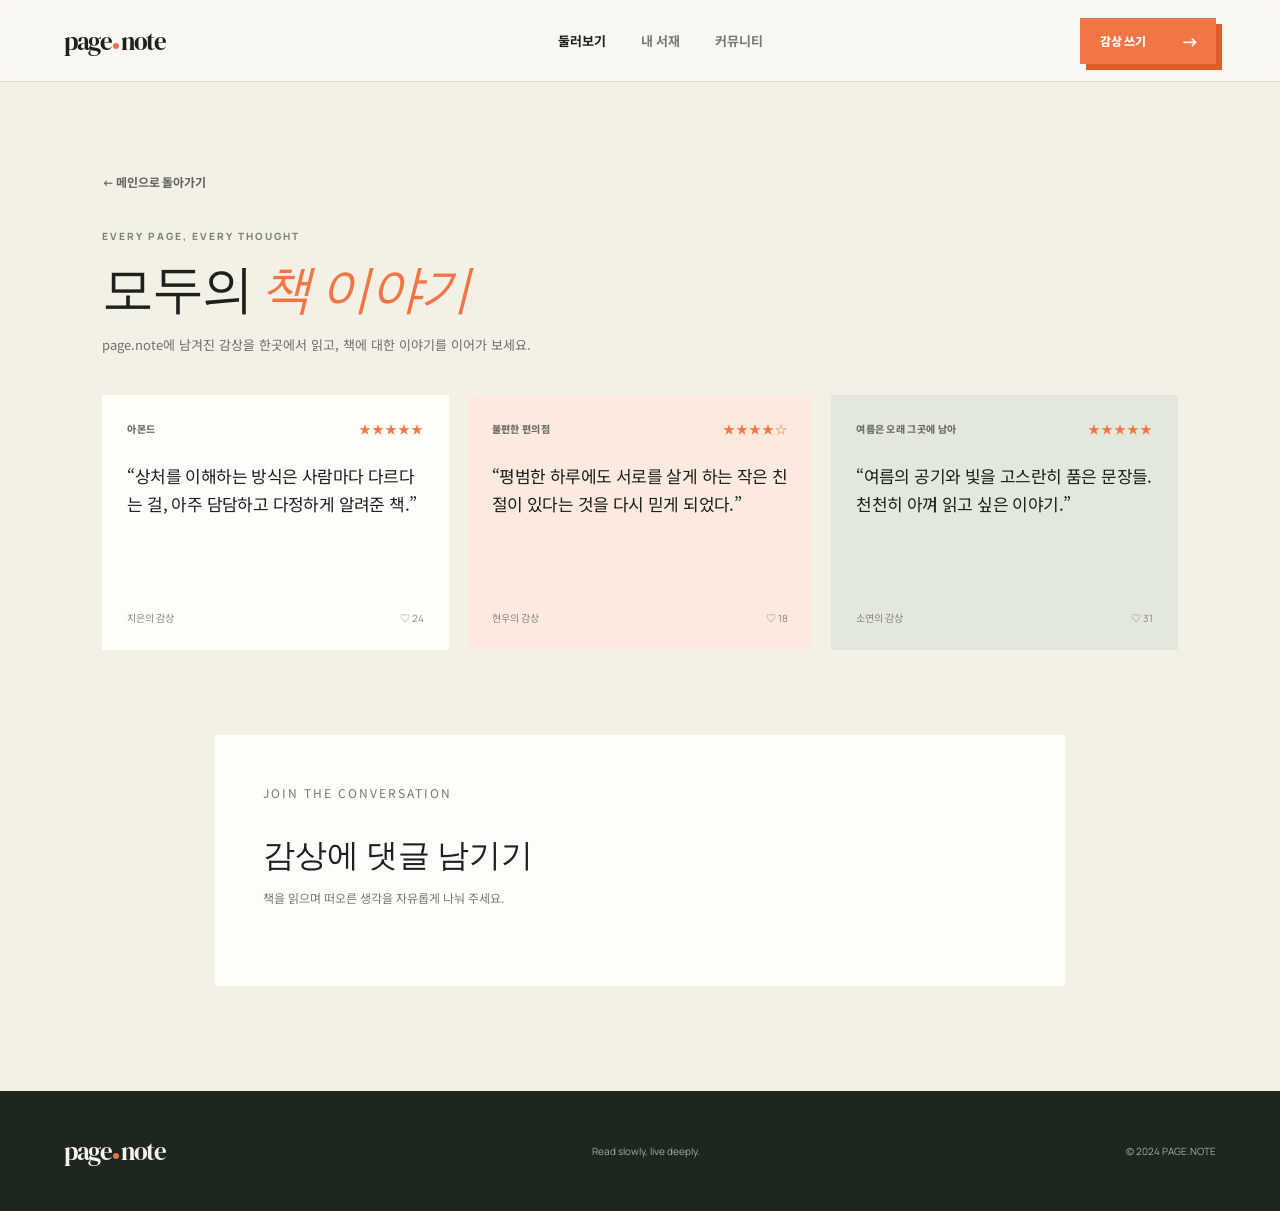
==== reviews.html @ 394a9f76 "Add reviews page with Disqus discussion" ====
<!DOCTYPE html>
<html lang="ko">
<head>
  <meta charset="UTF-8" />
  <meta name="viewport" content="width=device-width, initial-scale=1.0" />
  <title>모든 감상 — page.note</title>
  <link rel="preconnect" href="https://fonts.googleapis.com" />
  <link rel="preconnect" href="https://fonts.gstatic.com" crossorigin />
  <link href="https://fonts.googleapis.com/css2?family=DM+Serif+Display:ital@0;1&family=Manrope:wght@400;500;600;700;800&family=Noto+Sans+KR:wght@400;500;600;700&display=swap" rel="stylesheet" />
  <link rel="stylesheet" href="style.css" />
</head>
<body>
  <header class="site-header">
    <a class="logo" href="index.html" aria-label="page.note 홈"><span>page</span><i></i><span>note</span></a>
    <nav class="nav-links" aria-label="주 메뉴"><a class="active" href="reviews.html">둘러보기</a><a href="index.html#shelf">내 서재</a><a href="index.html#community">커뮤니티</a></nav>
    <div class="header-actions"><a class="button primary" href="index.html#write">감상 쓰기 <b>→</b></a></div>
  </header>
  <main class="all-reviews-page">
    <a class="back-link" href="index.html#reviews">← 메인으로 돌아가기</a>
    <section aria-labelledby="allReviewsTitle">
      <div class="reviews-page-heading"><p class="eyebrow">EVERY PAGE, EVERY THOUGHT</p><h1 id="allReviewsTitle">모두의 <em>책 이야기</em></h1><p>page.note에 남겨진 감상을 한곳에서 읽고, 책에 대한 이야기를 이어가 보세요.</p></div>
      <div class="review-grid all-reviews-grid" id="allReviewsGrid"></div>
    </section>
    <section class="comments-section" aria-labelledby="commentsTitle">
      <p class="eyebrow">JOIN THE CONVERSATION</p>
      <h2 id="commentsTitle">감상에 댓글 남기기</h2>
      <p>책을 읽으며 떠오른 생각을 자유롭게 나눠 주세요.</p>
      <div id="disqus_thread"></div>
      <noscript>Please enable JavaScript to view the <a href="https://disqus.com/?ref_noscript">comments powered by Disqus.</a></noscript>
    </section>
  </main>
  <footer><a class="logo" href="index.html"><span>page</span><i></i><span>note</span></a><p>Read slowly, live deeply.</p><p>© 2024 PAGE.NOTE</p></footer>
  <script src="reviews.js"></script>
  <script>
    var disqus_config = function () {
      this.page.url = window.location.href.split('#')[0];
      this.page.identifier = 'page-note-all-reviews';
    };
    (function() {
      var d = document, s = d.createElement('script');
      s.src = 'https://productbuilder-xcgzswnvsg.disqus.com/embed.js';
      s.setAttribute('data-timestamp', +new Date());
      (d.head || d.body).appendChild(s);
    })();
  </script>
</body>
</html>
---- style.css ----
:root {
  --ink: #1d211d;
  --paper: #f9f7f1;
  --cream: #f0ecdf;
  --orange: #f27645;
  --sage: #b6c3a3;
  --muted: #77766f;
}
* {
  box-sizing: border-box;
}
html {
  scroll-behavior: smooth;
}
body {
  margin: 0;
  background: var(--paper);
  color: var(--ink);
  font-family: Manrope, "Noto Sans KR", sans-serif;
}
.site-header {
  height: 82px;
  display: flex;
  align-items: center;
  justify-content: space-between;
  padding: 0 max(5vw, 42px);
  border-bottom: 1px solid #dedbd0;
  position: sticky;
  top: 0;
  background: #f9f7f1ef;
  backdrop-filter: blur(10px);
  z-index: 10;
}
.logo {
  color: var(--ink);
  font:
    25px "DM Serif Display",
    serif;
  letter-spacing: -1.5px;
  text-decoration: none;
  display: flex;
  align-items: center;
}
.logo i {
  width: 6px;
  height: 6px;
  border-radius: 50%;
  background: var(--orange);
  margin: 10px 2px 0;
}
.nav-links {
  display: flex;
  gap: 35px;
  margin-left: 75px;
}
.nav-links a {
  font-size: 13px;
  font-weight: 700;
  color: #797a72;
  text-decoration: none;
}
.nav-links .active,
.nav-links a:hover {
  color: var(--ink);
}
.header-actions {
  display: flex;
  align-items: center;
  gap: 20px;
}
.search-button {
  background: none;
  border: 0;
  padding: 5px;
  cursor: pointer;
}
.search-button svg {
  width: 20px;
  stroke: var(--ink);
  stroke-width: 1.8;
  fill: none;
}
.avatar {
  border: 0;
  background: #dbe3d0;
  color: #4c5b44;
  border-radius: 50%;
  width: 35px;
  height: 35px;
  font-weight: 800;
}
.hero {
  min-height: 570px;
  position: relative;
  overflow: hidden;
  display: flex;
  align-items: center;
  padding: 70px max(9vw, 70px);
  background: #eeece2;
}
.hero-copy {
  position: relative;
  z-index: 2;
}
.eyebrow {
  font-size: 10px;
  letter-spacing: 2px;
  font-weight: 800;
  color: #7e8672;
  margin: 0 0 18px;
}
.hero h1,
.section-heading h2,
.write-intro h2 {
  font:
    clamp(43px, 5vw, 70px)/1.04 "DM Serif Display",
    "Noto Serif KR",
    serif;
  letter-spacing: -3px;
  margin: 0;
}
.hero h1 em,
.write-intro em {
  font-style: italic;
  color: var(--orange);
}
.hero-description {
  font:
    14px/1.85 "Noto Sans KR",
    sans-serif;
  color: #6e7069;
  margin: 27px 0;
}
.button {
  display: inline-flex;
  align-items: center;
  gap: 35px;
  border: 0;
  text-decoration: none;
  padding: 14px 17px 14px 20px;
  font-size: 12px;
  font-weight: 800;
  cursor: pointer;
}
.button b,
.button span:last-child {
  font-size: 18px;
  line-height: 12px;
}
.primary {
  background: var(--orange);
  color: #fff;
  box-shadow: 6px 6px 0 #de5c2c;
}
.hero-art {
  width: 480px;
  height: 430px;
  position: absolute;
  right: 8%;
  bottom: 0;
}
.sun {
  width: 260px;
  height: 260px;
  border-radius: 50%;
  background: #d5c9a8;
  position: absolute;
  right: 40px;
  top: 50px;
}
.arch {
  position: absolute;
  border: 1px solid #938e7e;
  border-bottom: 0;
  border-radius: 180px 180px 0 0;
  width: 255px;
  height: 220px;
  right: 45px;
  bottom: 0;
}
.arch-two {
  width: 360px;
  height: 320px;
  right: -10px;
  border-color: #cac3ad;
}
.book {
  position: absolute;
  transform: rotate(-13deg);
  box-shadow: 7px 8px 11px #4742332e;
}
.book-back {
  width: 185px;
  height: 125px;
  background: #637c62;
  bottom: 72px;
  right: 145px;
}
.book-front {
  width: 175px;
  height: 126px;
  background: #e06838;
  bottom: 89px;
  right: 116px;
  padding: 23px 25px;
  color: #fbdec5;
  font:
    22px/1 "DM Serif Display",
    serif;
}
.flower {
  position: absolute;
  width: 70px;
  height: 70px;
}
.flower i {
  position: absolute;
  width: 28px;
  height: 35px;
  background: #f1c670;
  border-radius: 100% 0 100% 0;
  left: 21px;
  top: 0;
  transform-origin: 14px 35px;
}
.flower i:nth-child(2) {
  transform: rotate(90deg);
}
.flower i:nth-child(3) {
  transform: rotate(180deg);
}
.flower i:nth-child(4) {
  transform: rotate(270deg);
}
.flower b {
  position: absolute;
  width: 15px;
  height: 15px;
  border-radius: 50%;
  background: #e27536;
  left: 27px;
  top: 28px;
}
.flower-one {
  right: 110px;
  top: 21px;
  transform: scale(0.9);
}
.flower-two {
  right: 28px;
  top: 117px;
  transform: scale(0.6);
}
.stem {
  width: 2px;
  background: #668063;
  position: absolute;
  transform-origin: bottom;
}
.stem-one {
  height: 126px;
  right: 133px;
  top: 75px;
  transform: rotate(-18deg);
}
.stem-two {
  height: 120px;
  right: 60px;
  top: 148px;
  transform: rotate(34deg);
}
.scroll-hint {
  position: absolute;
  bottom: 25px;
  left: max(5vw, 42px);
  font-size: 9px;
  letter-spacing: 1.5px;
  font-weight: 800;
  color: #8a8a80;
}
.scroll-hint span {
  font-size: 15px;
  margin-left: 8px;
}
.featured,
.reviews-section {
  padding: 105px max(8vw, 55px);
}
.section-heading {
  display: flex;
  align-items: end;
  justify-content: space-between;
  margin-bottom: 38px;
}
.section-heading h2 {
  font-size: 40px;
}
.section-heading > a {
  font-size: 12px;
  text-decoration: none;
  color: #62655d;
  font-weight: 700;
}
.section-heading > a span {
  color: var(--orange);
  font-size: 18px;
  margin-left: 6px;
}
.featured-book {
  height: 330px;
  display: flex;
  position: relative;
  background: #dce3d5;
  overflow: hidden;
}
.featured-book > img {
  width: 40%;
  object-fit: cover;
  filter: saturate(0.7);
}
.featured-content {
  padding: 45px 50px;
  position: relative;
  z-index: 1;
}
.pill {
  background: #f8e9bd;
  padding: 6px 10px;
  font-size: 10px;
  font-weight: 800;
  color: #7e6840;
}
.author {
  font-size: 11px;
  color: #70776c;
  margin: 18px 0 4px;
}
.featured-content h3 {
  font:
    34px "DM Serif Display",
    "Noto Serif KR",
    serif;
  margin: 0;
}
.rating-line {
  display: flex;
  align-items: center;
  gap: 8px;
  margin: 12px 0;
}
.stars {
  letter-spacing: 2px;
  color: var(--orange);
  font-size: 14px;
}
.rating-line strong {
  font-size: 13px;
}
.rating-line span:last-child {
  font-size: 10px;
  color: #72776d;
}
.featured-content > p:not(.author) {
  font:
    12px/1.8 "Noto Sans KR",
    sans-serif;
  color: #555d53;
  margin: 14px 0;
}
.text-button {
  padding: 0;
  border: 0;
  background: none;
  color: #4d644c;
  font-size: 11px;
  font-weight: 800;
  cursor: pointer;
}
.text-button span {
  font-size: 16px;
  margin-left: 5px;
}
.quote-mark {
  position: absolute;
  right: 7%;
  top: 10px;
  font: 190px "DM Serif Display";
  color: #c0cdb7;
  line-height: 1;
}
.reviews-section {
  background: #f3f0e6;
}
.filter-buttons {
  display: flex;
  gap: 8px;
}
.reviews-actions {
  display: flex;
  align-items: center;
  gap: 22px;
}
.all-reviews-link {
  color: #62655d;
  font-size: 12px;
  font-weight: 700;
  text-decoration: none;
  white-space: nowrap;
}
.all-reviews-link span:last-child {
  margin-left: 6px;
  color: var(--orange);
  font-size: 18px;
}
.all-reviews-link:hover { color: var(--orange); }
.filter {
  background: transparent;
  border: 1px solid #d1cec2;
  padding: 8px 12px;
  border-radius: 20px;
  font: 600 10px Manrope;
  color: #777;
  cursor: pointer;
}
.filter.active {
  background: var(--ink);
  border-color: var(--ink);
  color: #fff;
}
.review-grid {
  display: grid;
  grid-template-columns: repeat(3, 1fr);
  gap: 18px;
}
.review-card {
  background: #fffdf9;
  padding: 25px;
  min-height: 255px;
  display: flex;
  flex-direction: column;
  animation: enter 0.4s ease;
}
.review-card:nth-child(2) {
  background: #fceade;
}
.review-card:nth-child(3) {
  background: #e2e9dc;
}
.card-top {
  display: flex;
  justify-content: space-between;
  align-items: center;
}
.book-tag {
  font-size: 10px;
  font-weight: 800;
  letter-spacing: 0.3px;
  color: #6c6d64;
}
.card-stars {
  color: var(--orange);
  font-size: 12px;
  letter-spacing: 1px;
}
.review-card blockquote {
  font:
    17px/1.65 "Noto Sans KR",
    sans-serif;
  letter-spacing: -0.6px;
  margin: 24px 0 auto;
}
.card-footer {
  display: flex;
  justify-content: space-between;
  color: #85857f;
  font-size: 10px;
  margin-top: 18px;
}
.like {
  border: 0;
  background: none;
  color: #85857f;
  cursor: pointer;
  font: 10px Manrope;
}
.like.liked {
  color: var(--orange);
}
.write-section {
  background: #28322b;
  display: grid;
  grid-template-columns: 1.05fr 0.95fr;
  gap: 10%;
  padding: 105px max(10vw, 65px);
  color: #f7f5ee;
}
.write-intro .eyebrow {
  color: #aab9a1;
}
.write-intro h2 {
  font-size: 46px;
}
.write-intro > p {
  font: 13px/1.9 "Noto Sans KR";
  color: #bac1b6;
  margin: 24px 0 35px;
}
.mini-quote {
  padding-left: 16px;
  border-left: 2px solid var(--orange);
  color: #e1ded2;
  font: 15px/1.8 "Noto Sans KR";
}
.review-form {
  display: flex;
  flex-direction: column;
  gap: 20px;
}
.review-form label {
  font-size: 11px;
  font-weight: 800;
  color: #d8dbd1;
}
.review-form input,
.review-form textarea {
  display: block;
  width: 100%;
  margin-top: 9px;
  padding: 11px 0;
  background: transparent;
  border: 0;
  border-bottom: 1px solid #637064;
  color: #fff;
  font: 13px "Noto Sans KR";
  outline: none;
  resize: vertical;
}
.review-form input:focus,
.review-form textarea:focus {
  border-color: #f0b196;
}
.form-stars {
  display: flex;
  align-items: center;
  gap: 3px;
  margin-top: 8px;
}
.form-stars button {
  padding: 0;
  border: 0;
  background: transparent;
  color: #667263;
  font-size: 23px;
  cursor: pointer;
}
.form-stars button.selected {
  color: #f3a54d;
}
.form-stars small {
  font: 11px "Noto Sans KR";
  margin-left: 8px;
  color: #aeb5a9;
}
.dark {
  align-self: flex-start;
  background: var(--orange);
  color: white;
  margin-top: 8px;
}
.feedback-section {
  display: grid;
  grid-template-columns: 0.9fr 1.1fr;
  gap: 11%;
  padding: 100px max(10vw, 65px);
  background: #f0ecdf;
}
.feedback-copy h2 {
  font: 46px/1.08 "DM Serif Display", "Noto Serif KR", serif;
  letter-spacing: -2px;
  margin: 0;
}
.feedback-copy h2 em {
  color: var(--orange);
}
.feedback-copy > p:not(.eyebrow) {
  max-width: 390px;
  margin: 24px 0 0;
  color: #65685f;
  font: 13px/1.9 "Noto Sans KR", sans-serif;
}
.feedback-form {
  display: flex;
  flex-direction: column;
  gap: 18px;
  padding: 34px 38px;
  background: #fffdf8;
  box-shadow: 8px 8px 0 #d9d4c5;
}
.feedback-form label {
  color: #555a50;
  font-size: 11px;
  font-weight: 800;
}
.feedback-form label small {
  color: #96978f;
  font-weight: 500;
}
.feedback-form input:not([type="hidden"]),
.feedback-form textarea,
.feedback-form select {
  display: block;
  width: 100%;
  margin-top: 8px;
  padding: 11px 0;
  border: 0;
  border-bottom: 1px solid #cbc7ba;
  border-radius: 0;
  background: transparent;
  color: var(--ink);
  font: 13px "Noto Sans KR", sans-serif;
  outline: none;
}
.feedback-form textarea { resize: vertical; }
.feedback-form select { cursor: pointer; }
.feedback-form input:focus,
.feedback-form textarea:focus,
.feedback-form select:focus { border-color: var(--orange); }
.feedback-submit {
  align-self: flex-start;
  margin-top: 4px;
  background: var(--ink);
  color: #fff;
}
.feedback-submit:disabled { cursor: wait; opacity: 0.65; }
.feedback-status { min-height: 18px; margin: -5px 0 0; color: #687762; font: 11px "Noto Sans KR", sans-serif; }
.feedback-status.error { color: #bd5635; }
.all-reviews-page {
  min-height: calc(100vh - 202px);
  padding: 88px max(8vw, 55px) 105px;
  background: #f3f0e6;
}
.back-link {
  display: inline-flex;
  gap: 8px;
  margin-bottom: 38px;
  color: #62655d;
  font-size: 12px;
  font-weight: 700;
  text-decoration: none;
}
.back-link:hover { color: var(--orange); }
.reviews-page-heading { margin-bottom: 38px; }
.reviews-page-heading h1 {
  margin: 0;
  font: 52px/1.08 "DM Serif Display", "Noto Serif KR", serif;
  letter-spacing: -2px;
}
.reviews-page-heading h1 em { color: var(--orange); }
.reviews-page-heading > p:not(.eyebrow) {
  margin: 16px 0 0;
  color: #6e7069;
  font: 13px/1.8 "Noto Sans KR", sans-serif;
}
.all-reviews-grid { grid-template-columns: repeat(3, 1fr); }
.comments-section {
  max-width: 850px;
  margin: 85px auto 0;
  padding: 48px;
  background: #fffdf9;
}
.comments-section h2 {
  margin: 0 0 10px;
  font: 32px "DM Serif Display", "Noto Serif KR", serif;
}
.comments-section > p {
  margin: 0 0 30px;
  color: #77766f;
  font: 12px/1.7 "Noto Sans KR", sans-serif;
}
footer {
  min-height: 120px;
  padding: 35px max(5vw, 42px);
  display: flex;
  align-items: center;
  justify-content: space-between;
  background: #1e271f;
  color: #c4c9bf;
}
footer .logo {
  color: #f5f3ea;
}
footer p {
  font-size: 10px;
  color: #a3aca0;
}
.toast {
  position: fixed;
  z-index: 20;
  bottom: 25px;
  left: 50%;
  transform: translate(-50%, 100px);
  background: #253128;
  color: #fff;
  padding: 13px 20px;
  font-size: 12px;
  box-shadow: 0 5px 20px #0003;
  transition: 0.35s;
}
.toast.show {
  transform: translate(-50%, 0);
}
.search-overlay {
  position: fixed;
  z-index: 30;
  inset: 0;
  background: #263229f7;
  color: #fff;
  display: flex;
  align-items: center;
  justify-content: center;
  opacity: 0;
  visibility: hidden;
  transition: 0.3s;
}
.search-overlay.open {
  opacity: 1;
  visibility: visible;
}
.search-overlay > div {
  width: min(680px, 82vw);
}
.search-overlay input {
  width: 100%;
  background: transparent;
  border: 0;
  border-bottom: 2px solid #e5e6db;
  color: #fff;
  padding: 15px 0;
  font: 28px "Noto Sans KR";
  outline: none;
}
.search-overlay input::placeholder {
  color: #adb5a9;
}
.search-overlay div > p:last-child {
  font-size: 11px;
  color: #abb6a9;
}
.sr-only {
  position: absolute;
  width: 1px;
  height: 1px;
  padding: 0;
  margin: -1px;
  overflow: hidden;
  clip: rect(0, 0, 0, 0);
  white-space: nowrap;
  border: 0;
}
.search-results {
  max-height: 42vh;
  overflow-y: auto;
  margin-top: 18px;
}
.search-message,
.search-count {
  font-size: 12px;
  color: #c4ccc0;
}
.search-count {
  margin-bottom: 8px;
}
.search-result {
  width: 100%;
  display: flex;
  align-items: center;
  justify-content: space-between;
  padding: 14px 0;
  background: transparent;
  border: 0;
  border-bottom: 1px solid #ffffff2e;
  color: #fff;
  font: 600 16px "Noto Sans KR", sans-serif;
  text-align: left;
  cursor: pointer;
}
.search-result:hover,
.search-result:focus-visible {
  color: #f5ba9f;
  outline: none;
}
.search-result small {
  color: #bcc7b8;
  font: 700 10px Manrope, sans-serif;
}
.search-result b {
  margin-left: 6px;
  color: var(--orange);
  font-size: 15px;
}
.close-search {
  position: absolute;
  top: 30px;
  right: 5vw;
  background: none;
  border: 0;
  color: #fff;
  font-size: 38px;
  font-weight: 200;
  cursor: pointer;
}
@keyframes enter {
  from {
    opacity: 0;
    transform: translateY(10px);
  }
  to {
    opacity: 1;
    transform: none;
  }
}
@media (max-width: 750px) {
  .site-header {
    height: 65px;
    padding: 0 20px;
  }
  .nav-links {
    display: none;
  }
  .hero {
    min-height: 630px;
    padding: 62px 28px;
    align-items: flex-start;
  }
  .hero h1 {
    font-size: 49px;
  }
  .hero-art {
    transform: scale(0.72);
    transform-origin: bottom right;
    right: -70px;
  }
  .scroll-hint {
    left: 28px;
  }
  .featured,
  .reviews-section {
    padding: 70px 22px;
  }
  .section-heading h2 {
    font-size: 32px;
  }
  .featured-book {
    height: auto;
    display: block;
  }
  .featured-book > img {
    width: 100%;
    height: 180px;
  }
  .featured-content {
    padding: 28px;
  }
  .quote-mark {
    font-size: 120px;
  }
  .review-grid {
    grid-template-columns: 1fr;
    gap: 12px;
  }
  .review-card {
    min-height: 210px;
  }
  .filter-buttons {
    margin-top: 20px;
  }
  .reviews-actions {
    width: 100%;
    align-items: flex-start;
    flex-direction: column;
    gap: 0;
  }
  .all-reviews-link { margin-top: 18px; }
  .section-heading {
    align-items: flex-start;
    flex-direction: column;
  }
  .write-section {
    grid-template-columns: 1fr;
    padding: 70px 28px;
    gap: 55px;
  }
  .feedback-section {
    grid-template-columns: 1fr;
    gap: 35px;
    padding: 70px 28px;
  }
  .feedback-copy h2 { font-size: 39px; }
  .feedback-form { padding: 28px 24px; }
  .all-reviews-page { padding: 62px 22px 70px; }
  .reviews-page-heading h1 { font-size: 41px; }
  .all-reviews-grid { grid-template-columns: 1fr; }
  .comments-section { margin-top: 60px; padding: 28px 22px; }
  .write-intro h2 {
    font-size: 39px;
  }
  footer {
    padding: 28px 22px;
    flex-wrap: wrap;
    gap: 8px;
  }
  .desktop-only {
    display: none;
  }
  .hero-description {
    font-size: 13px;
  }
}
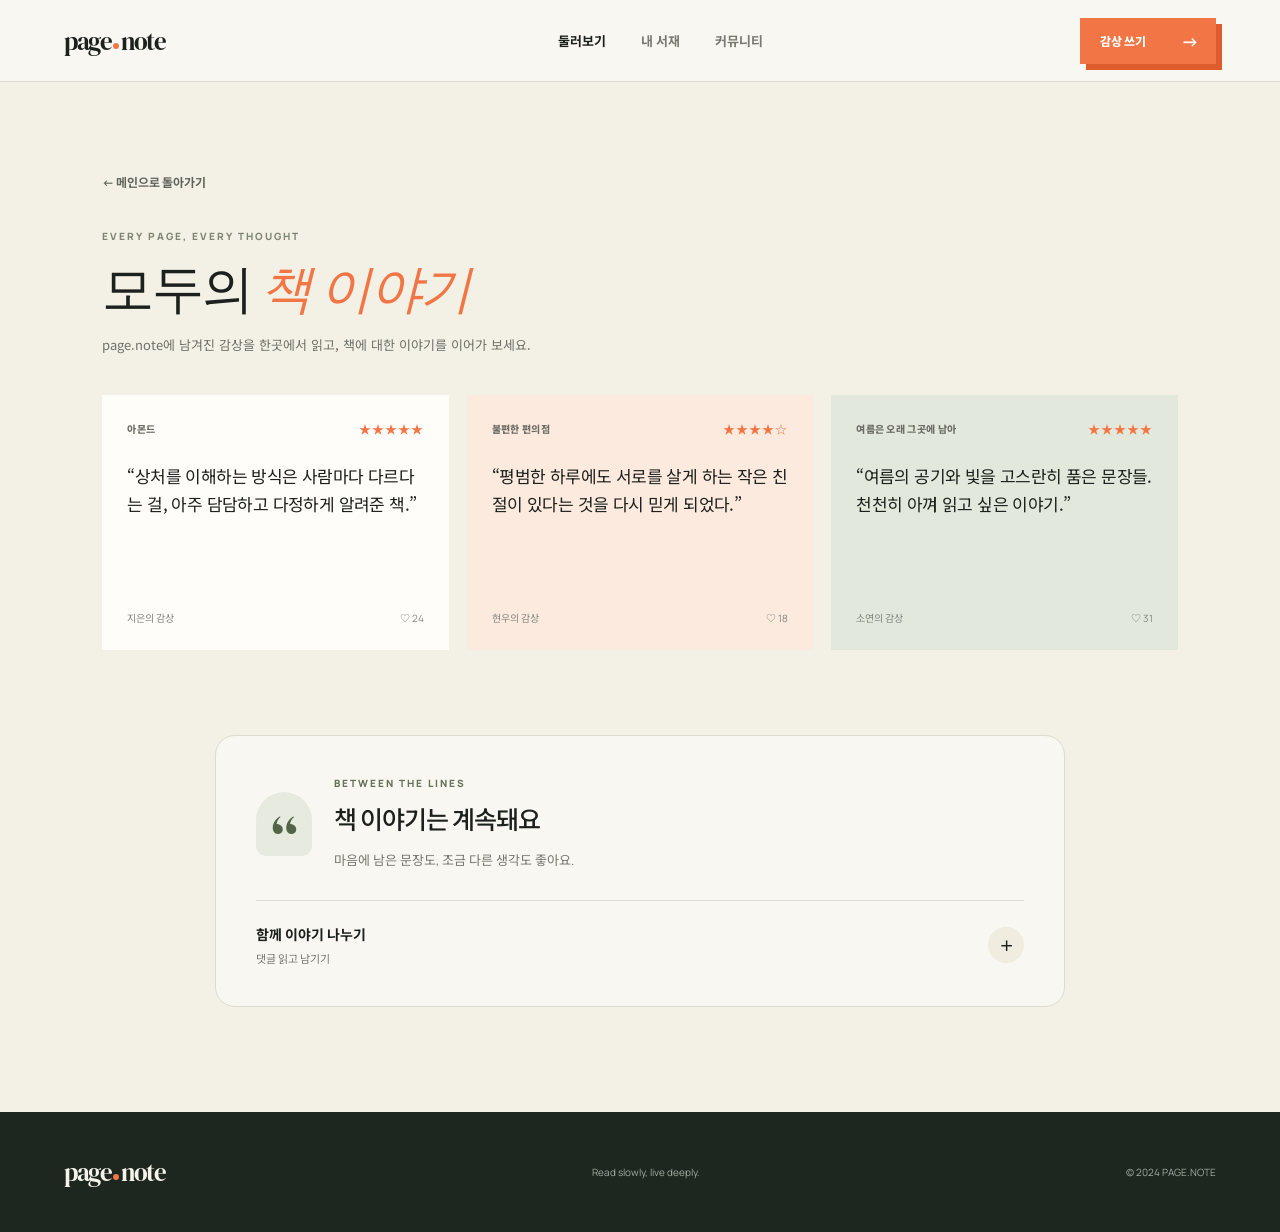
==== commit 90b59138: "Refresh review discussion design and load comments on demand" ====
--- a/reviews.html
+++ b/reviews.html
@@ -22,26 +22,25 @@
       <div class="review-grid all-reviews-grid" id="allReviewsGrid"></div>
     </section>
     <section class="comments-section" aria-labelledby="commentsTitle">
-      <p class="eyebrow">JOIN THE CONVERSATION</p>
-      <h2 id="commentsTitle">감상에 댓글 남기기</h2>
-      <p>책을 읽으며 떠오른 생각을 자유롭게 나눠 주세요.</p>
-      <div id="disqus_thread"></div>
-      <noscript>Please enable JavaScript to view the <a href="https://disqus.com/?ref_noscript">comments powered by Disqus.</a></noscript>
+      <div class="comments-heading">
+        <span class="comments-mark" aria-hidden="true">“</span>
+        <div><p class="eyebrow">BETWEEN THE LINES</p>
+        <h2 id="commentsTitle">책 이야기는 계속돼요</h2>
+        <p>마음에 남은 문장도, 조금 다른 생각도 좋아요.</p></div>
+      </div>
+      <details class="comments-disclosure" id="commentsDisclosure">
+        <summary><span>함께 이야기 나누기 <small>댓글 읽고 남기기</small></span><span class="comments-toggle" aria-hidden="true">+</span></summary>
+        <div class="comments-body">
+          <p class="comments-note">서로의 감상을 존중하며, 편안하게 이야기를 나눠 주세요.</p>
+          <p id="commentsStatus" class="comments-status" role="status">댓글을 불러오는 중이에요…</p>
+          <div id="disqus_thread"></div>
+        </div>
+      </details>
+      <noscript>댓글을 읽고 남기려면 브라우저에서 JavaScript를 활성화해 주세요.</noscript>
     </section>
   </main>
   <footer><a class="logo" href="index.html"><span>page</span><i></i><span>note</span></a><p>Read slowly, live deeply.</p><p>© 2024 PAGE.NOTE</p></footer>
   <script src="reviews.js"></script>
-  <script>
-    var disqus_config = function () {
-      this.page.url = window.location.href.split('#')[0];
-      this.page.identifier = 'page-note-all-reviews';
-    };
-    (function() {
-      var d = document, s = d.createElement('script');
-      s.src = 'https://productbuilder-xcgzswnvsg.disqus.com/embed.js';
-      s.setAttribute('data-timestamp', +new Date());
-      (d.head || d.body).appendChild(s);
-    })();
-  </script>
+  <script src="comments.js"></script>
 </body>
 </html>
--- a/style.css
+++ b/style.css
@@ -665,18 +665,50 @@
 .comments-section {
   max-width: 850px;
   margin: 85px auto 0;
-  padding: 48px;
-  background: #fffdf9;
-}
-.comments-section h2 {
-  margin: 0 0 10px;
-  font: 32px "DM Serif Display", "Noto Serif KR", serif;
-}
-.comments-section > p {
-  margin: 0 0 30px;
-  color: #77766f;
-  font: 12px/1.7 "Noto Sans KR", sans-serif;
-}
+  padding: 40px;
+  background: var(--paper);
+  border: 1px solid #dedbd0;
+  border-radius: 20px;
+}
+.comments-heading { display: flex; align-items: center; gap: 22px; }
+.comments-mark {
+  display: grid;
+  place-items: center;
+  flex: 0 0 56px;
+  height: 64px;
+  border-radius: 28px 28px 10px 10px;
+  background: #e7ebdf;
+  color: #536448;
+  font: 64px/1 "DM Serif Display", serif;
+  padding-top: 18px;
+}
+.comments-heading .eyebrow { margin: 0 0 10px; color: #647258; font-size: 10px; letter-spacing: 2px; }
+.comments-section h2 { margin: 0; font-size: 25px; font-weight: 500; letter-spacing: -1px; }
+.comments-heading p:last-child { margin: 12px 0 0; color: var(--muted); font-size: 13px; line-height: 1.8; }
+.comments-disclosure { margin-top: 28px; border-top: 1px solid #dedbd0; }
+.comments-disclosure summary {
+  display: flex;
+  align-items: center;
+  justify-content: space-between;
+  gap: 16px;
+  padding: 23px 0 0;
+  list-style: none;
+  cursor: pointer;
+  color: var(--ink);
+  font-size: 14px;
+  font-weight: 700;
+}
+.comments-disclosure summary::-webkit-details-marker { display: none; }
+.comments-disclosure summary small { display: block; margin-top: 6px; color: var(--muted); font-size: 11px; font-weight: 400; }
+.comments-toggle { display: grid; place-items: center; width: 36px; height: 36px; flex-shrink: 0; border-radius: 50%; background: var(--cream); font-size: 23px; font-weight: 400; }
+.comments-disclosure[open] .comments-toggle { transform: rotate(45deg); }
+.comments-disclosure summary:hover .comments-toggle { background: #e7ebdf; }
+.comments-disclosure summary:focus-visible { outline: 2px solid #647258; outline-offset: 6px; border-radius: 4px; }
+.comments-body { padding-top: 24px; }
+.comments-note, .comments-status { color: var(--muted); font-size: 12px; line-height: 1.8; margin: 0 0 24px; }
+/* Disqus samples the host's typography and text color when it loads. */
+#disqus_thread { color-scheme: light; color: var(--ink); font-family: Manrope, "Noto Sans KR", sans-serif; }
+.comments-status a { color: #536448; text-underline-offset: 3px; }
 footer {
   min-height: 120px;
   padding: 35px max(5vw, 42px);
@@ -900,7 +932,10 @@
   .all-reviews-page { padding: 62px 22px 70px; }
   .reviews-page-heading h1 { font-size: 41px; }
   .all-reviews-grid { grid-template-columns: 1fr; }
-  .comments-section { margin-top: 60px; padding: 28px 22px; }
+  .comments-section { margin-top: 60px; padding: 26px 20px; border-radius: 16px; }
+  .comments-heading { gap: 14px; align-items: flex-start; }
+  .comments-mark { flex-basis: 40px; height: 48px; font-size: 48px; }
+  .comments-section h2 { font-size: 21px; }
   .write-intro h2 {
     font-size: 39px;
   }
